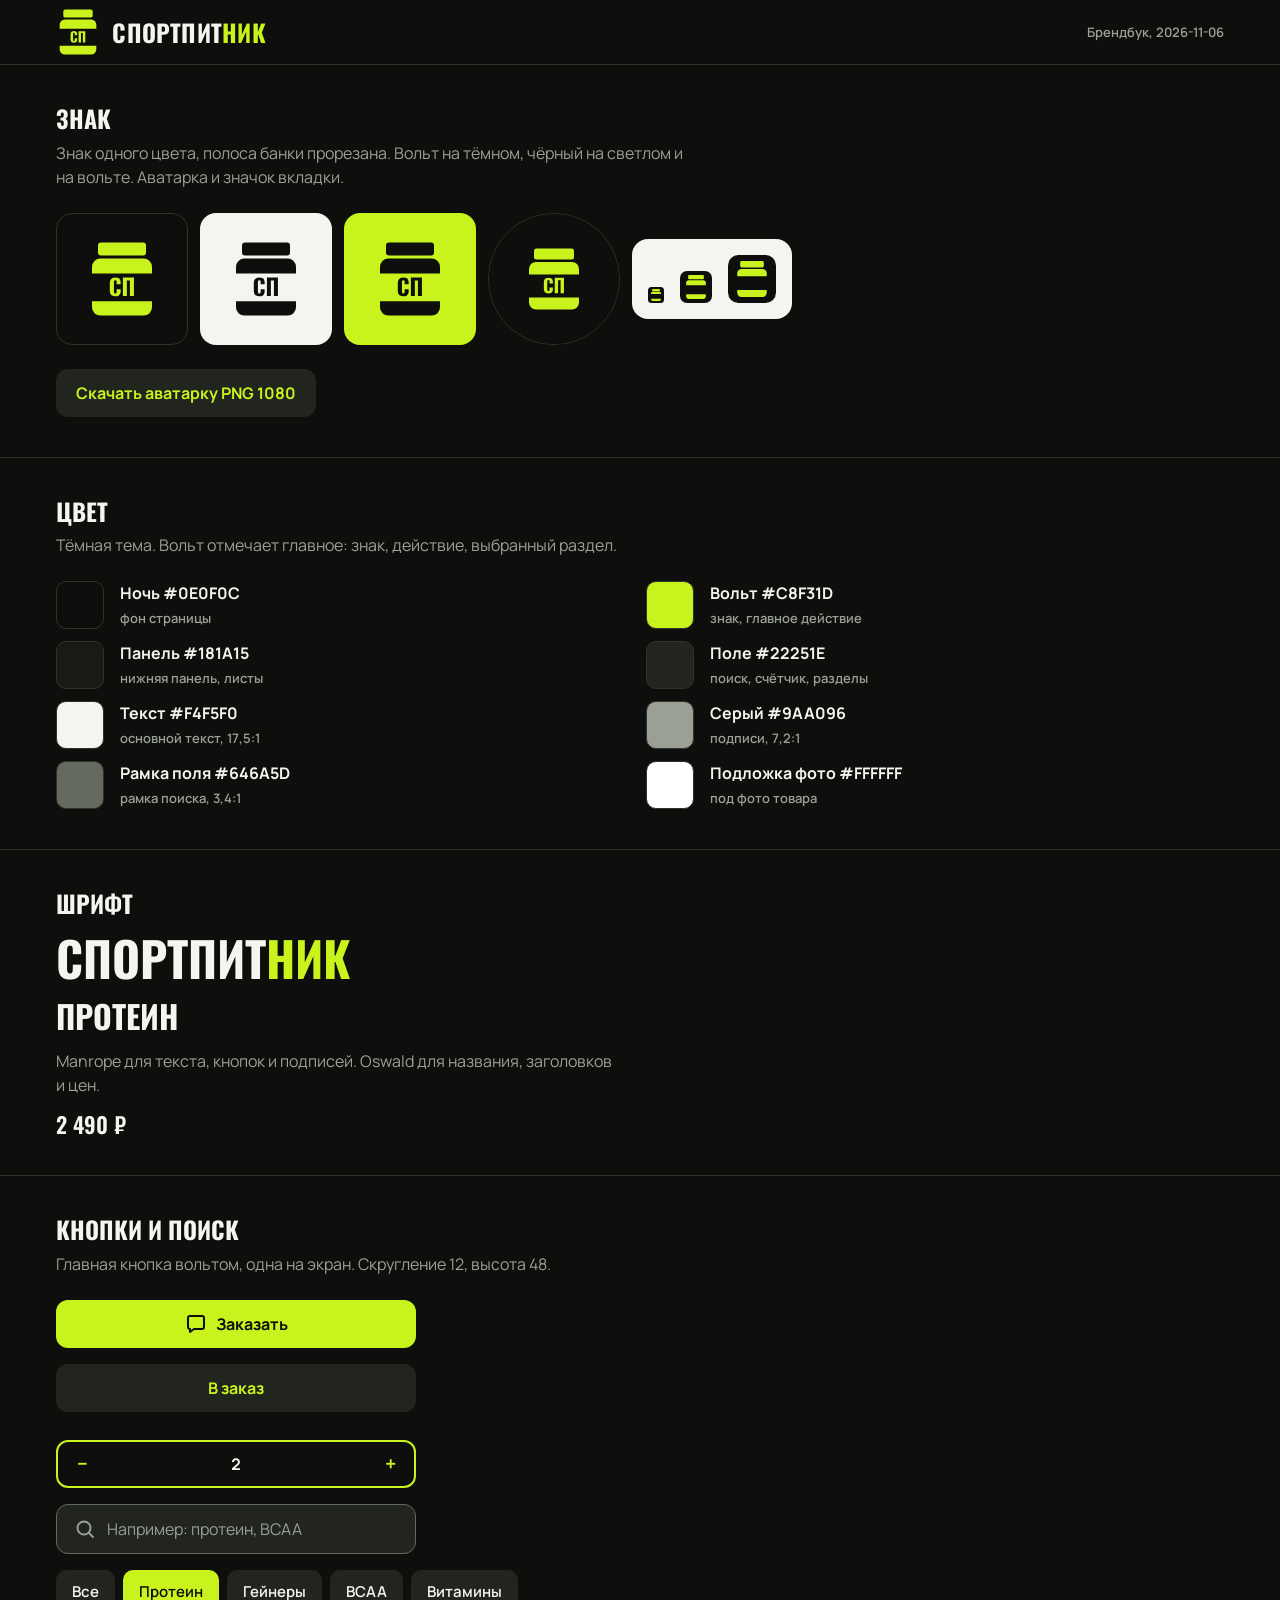
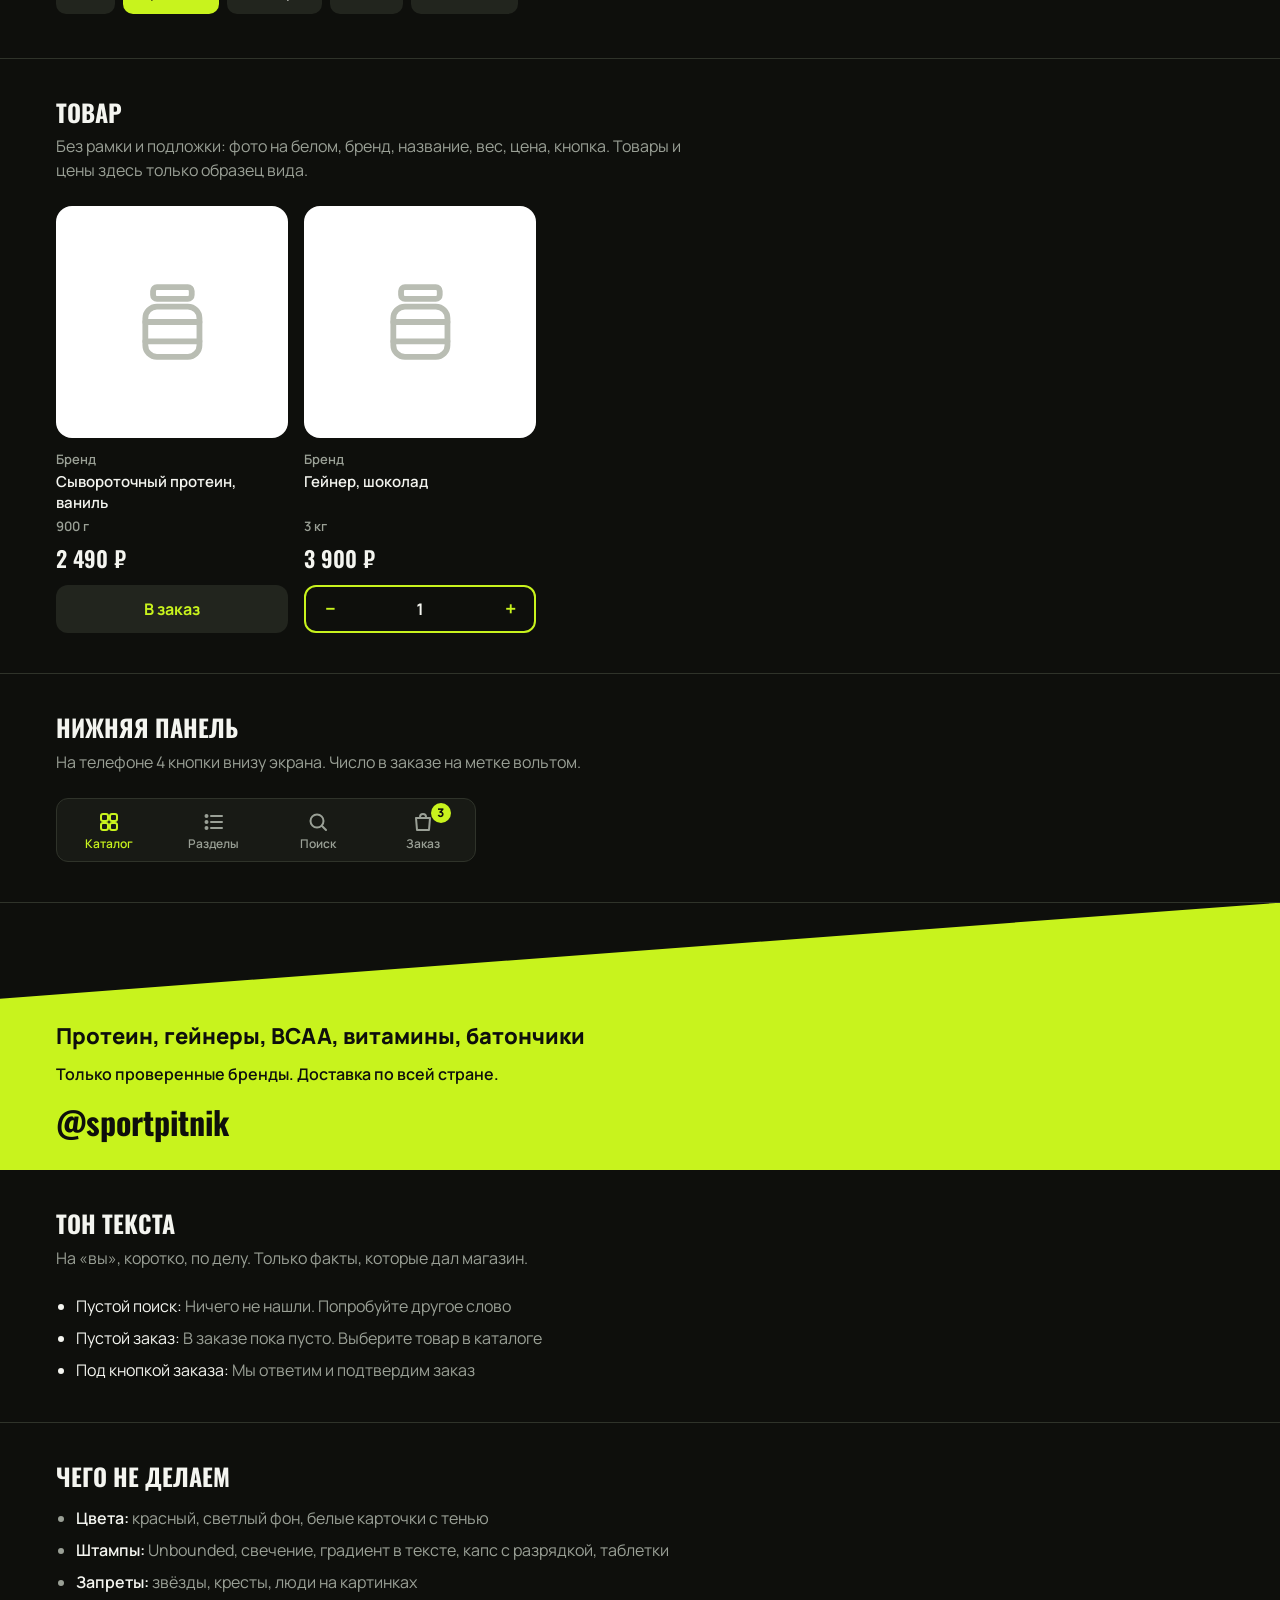
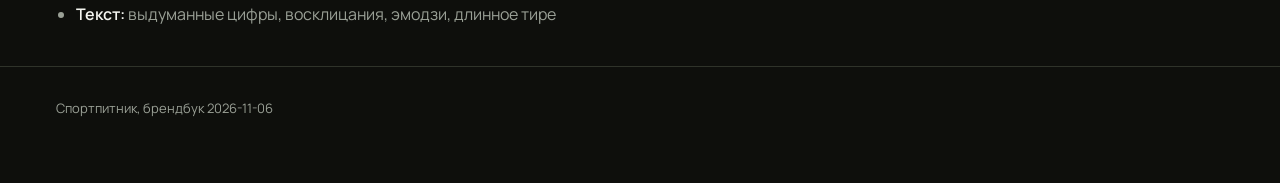
==== index.html @ 291d131a "Брендбук Спортпитник: первая выкладка, noindex Выложено скриптом выложить-сайт.py" ====
<!doctype html>
<html lang="ru">
<head>
<meta charset="utf-8">
<meta name="viewport" content="width=device-width,initial-scale=1">
<meta name="robots" content="noindex">
<meta http-equiv="refresh" content="0; url=brendbuk/">
<title>Спортпитник</title>
<link rel="icon" href="znak/znachok.svg">
</head>
<body style="margin:0;padding:16px;background:#0E0F0C;color:#F4F5F0;font:16px/1.5 sans-serif">
<!-- Пока каталога нет, корень ведёт на брендбук. Каталог займёт этот файл. -->
<a href="brendbuk/" style="color:#C8F31D">Брендбук Спортпитник</a>
</body>
</html>
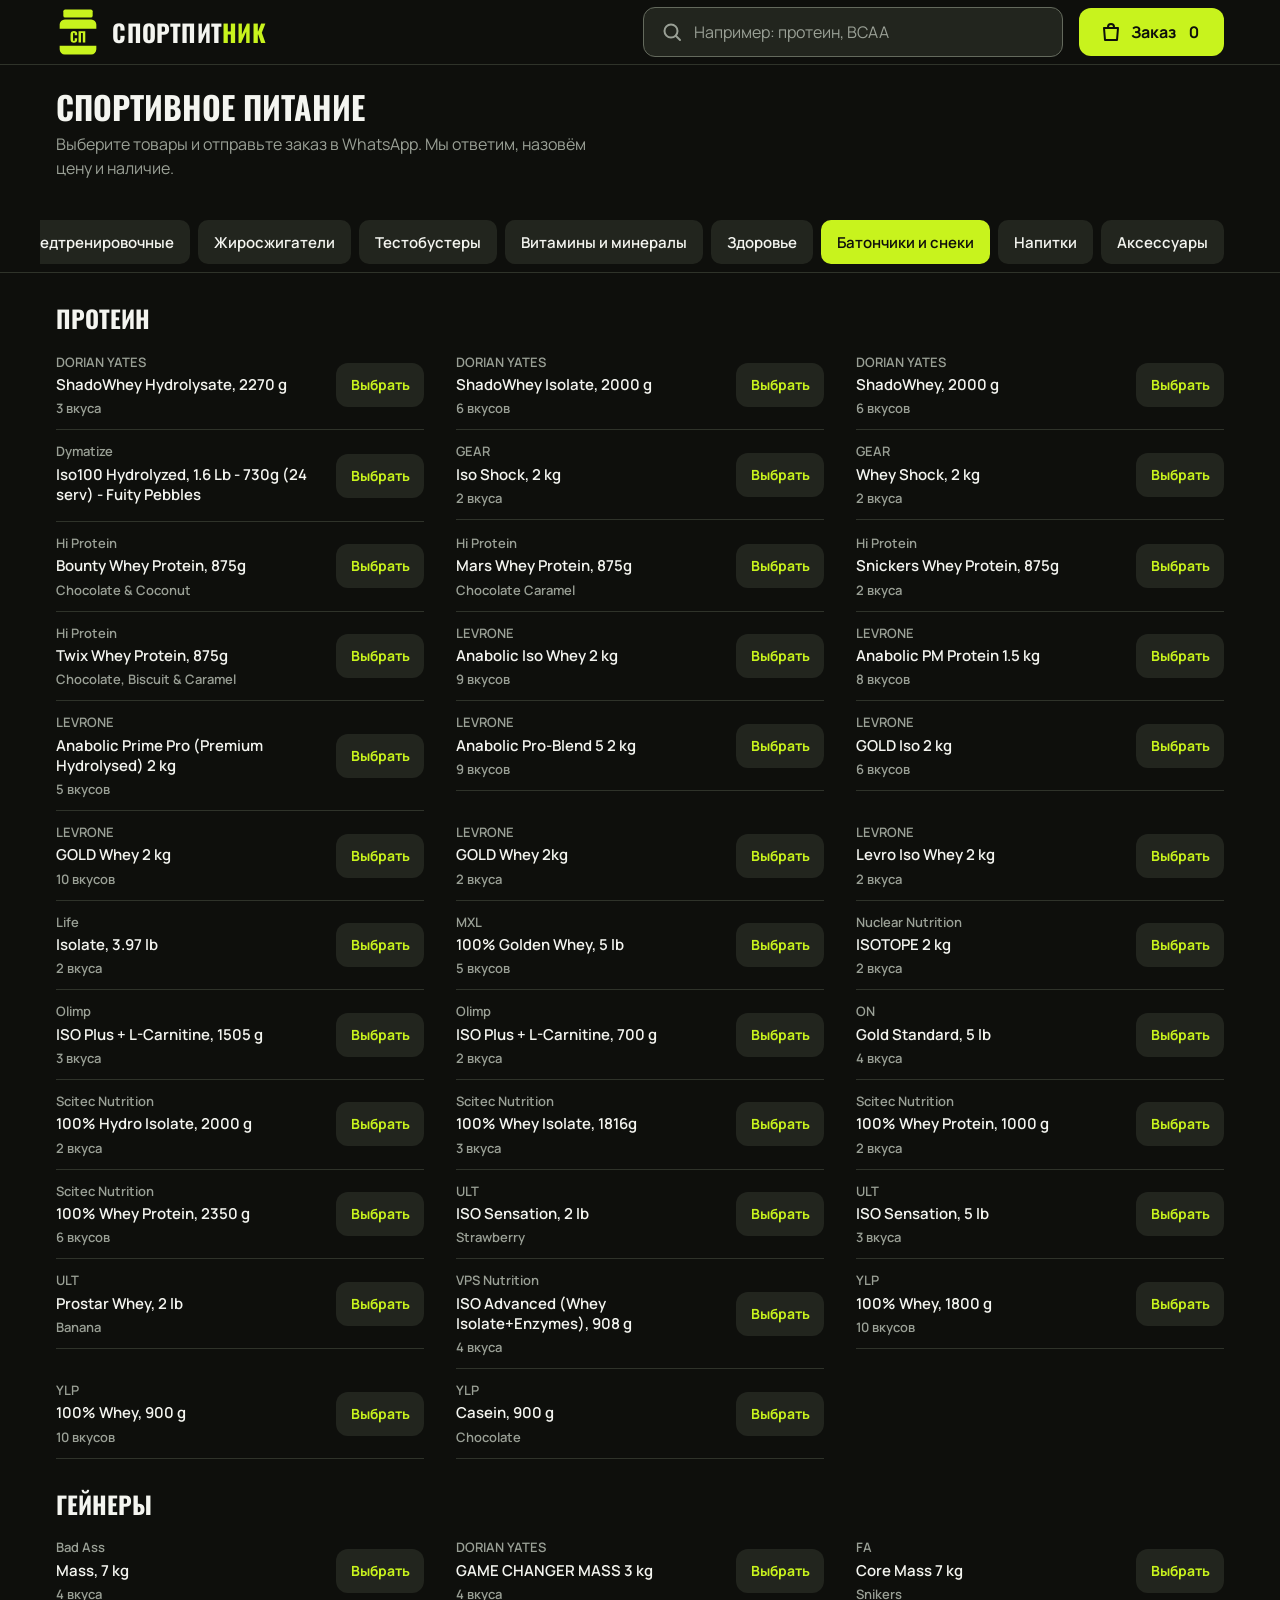
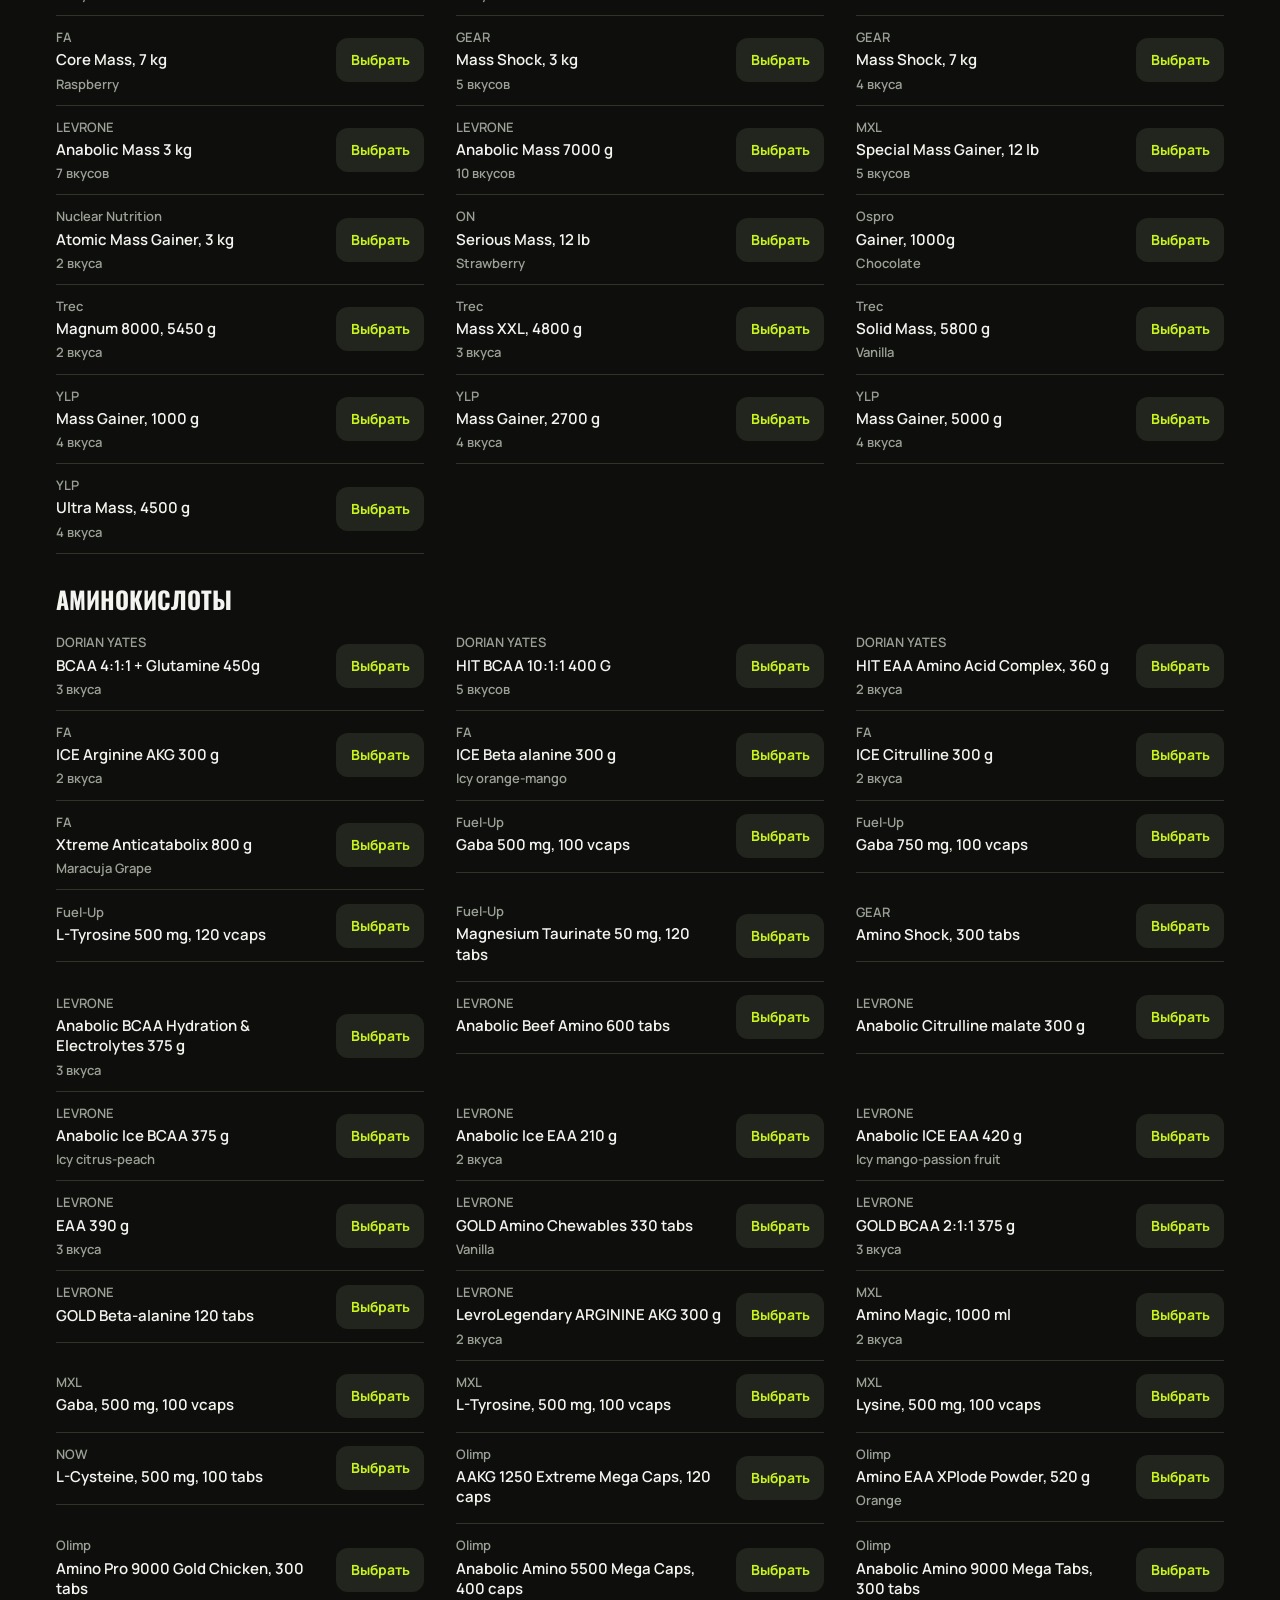
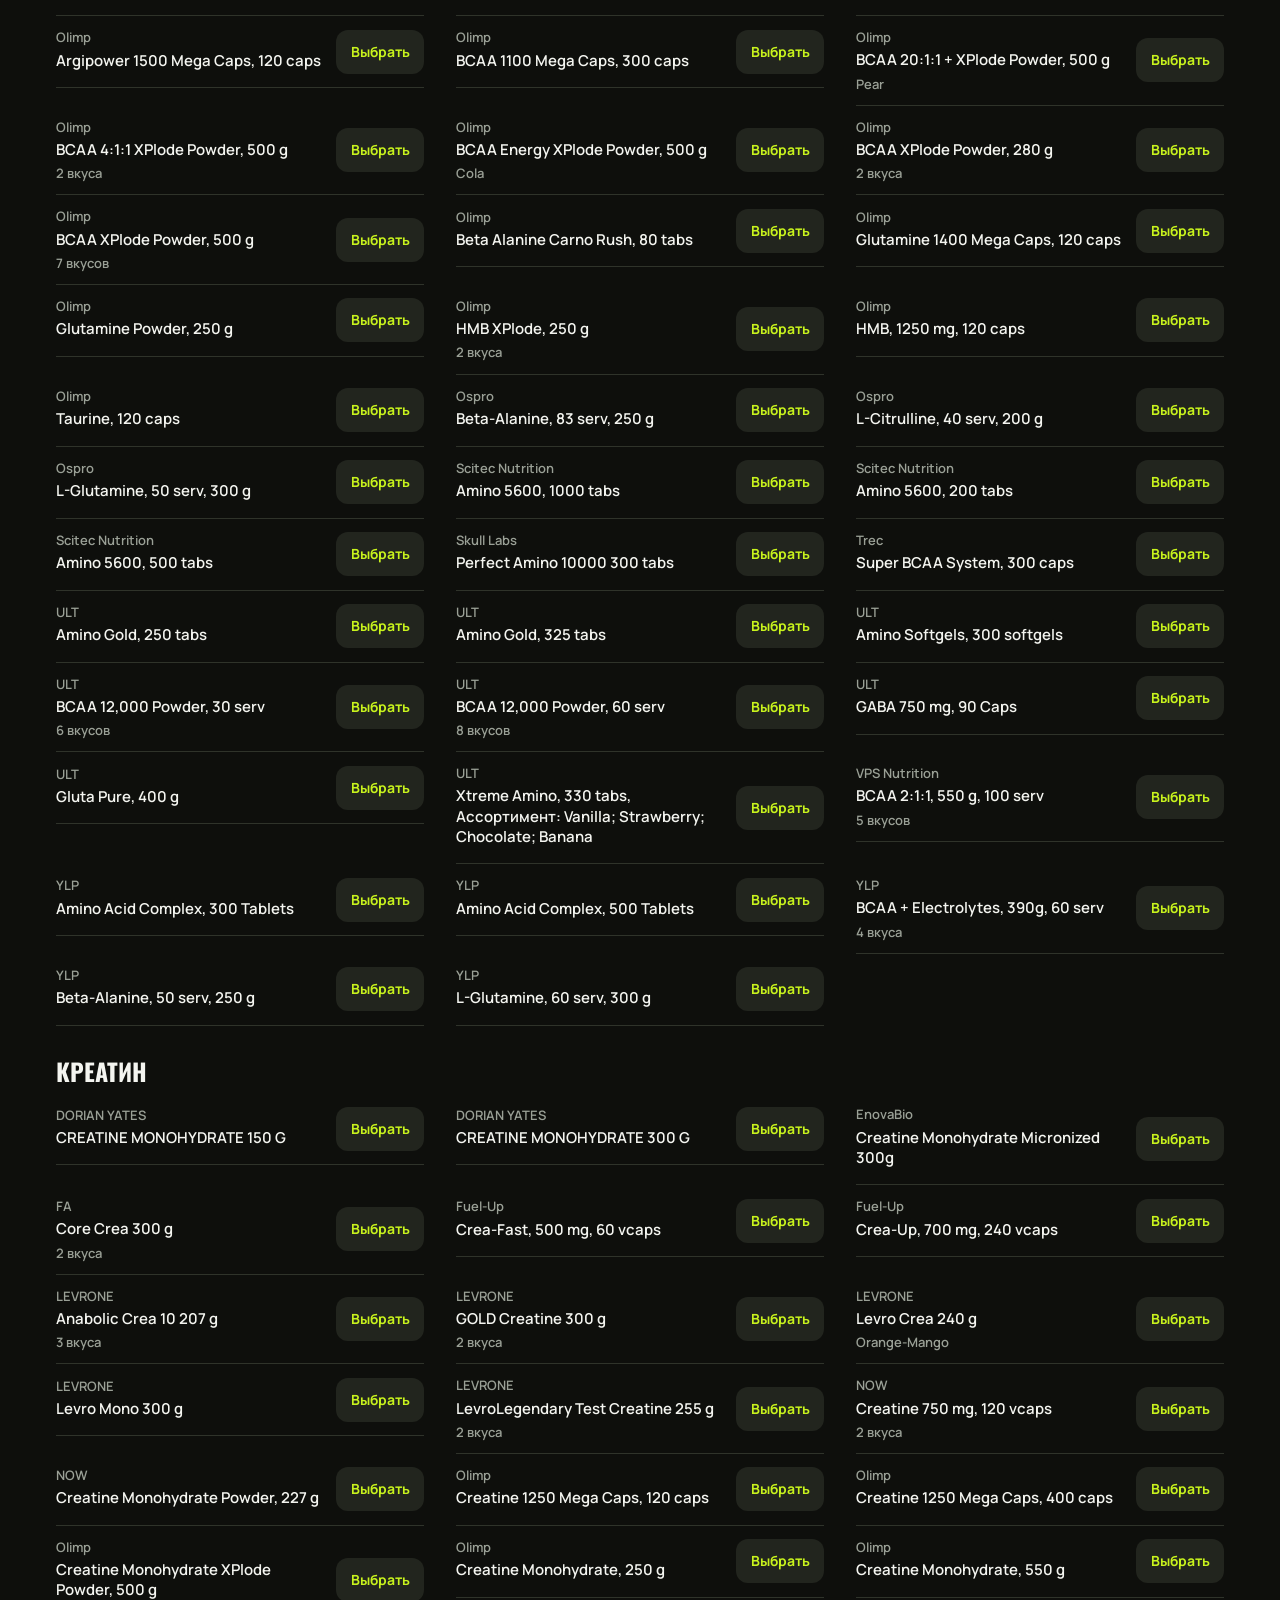
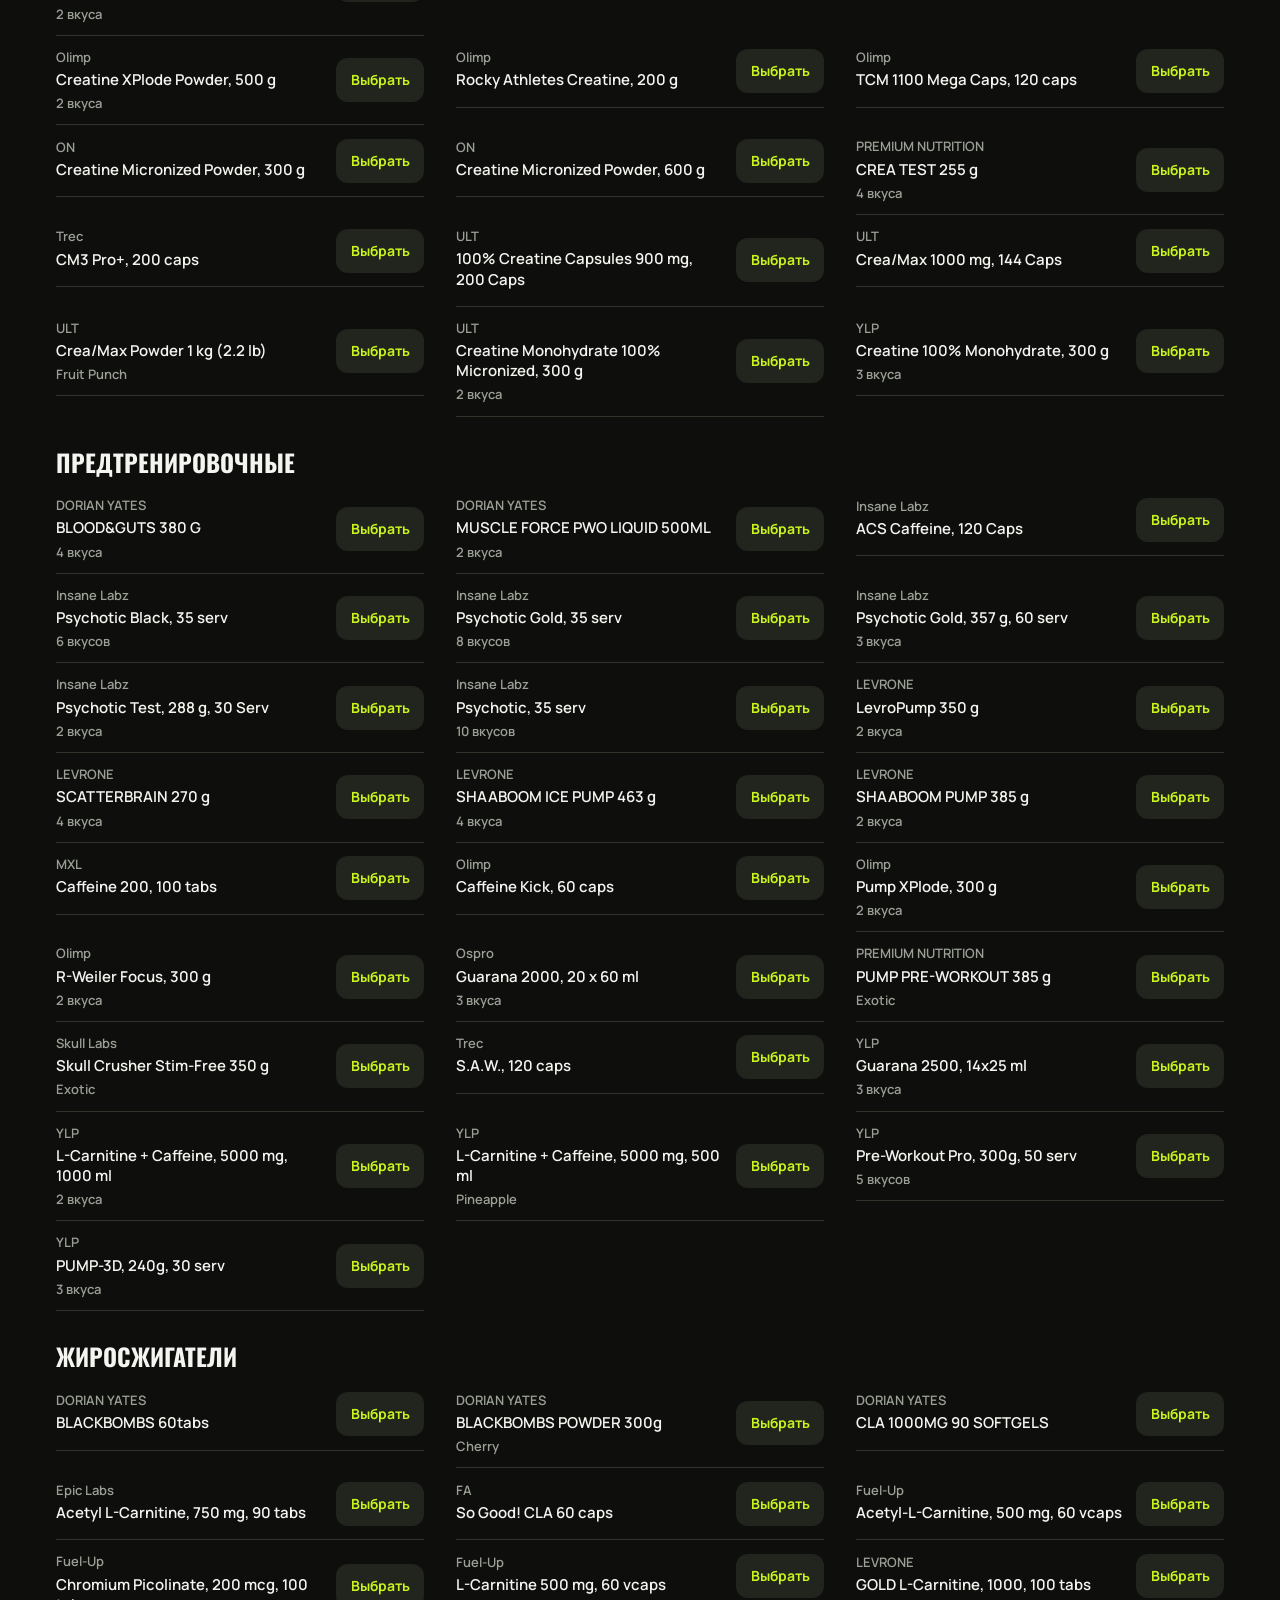
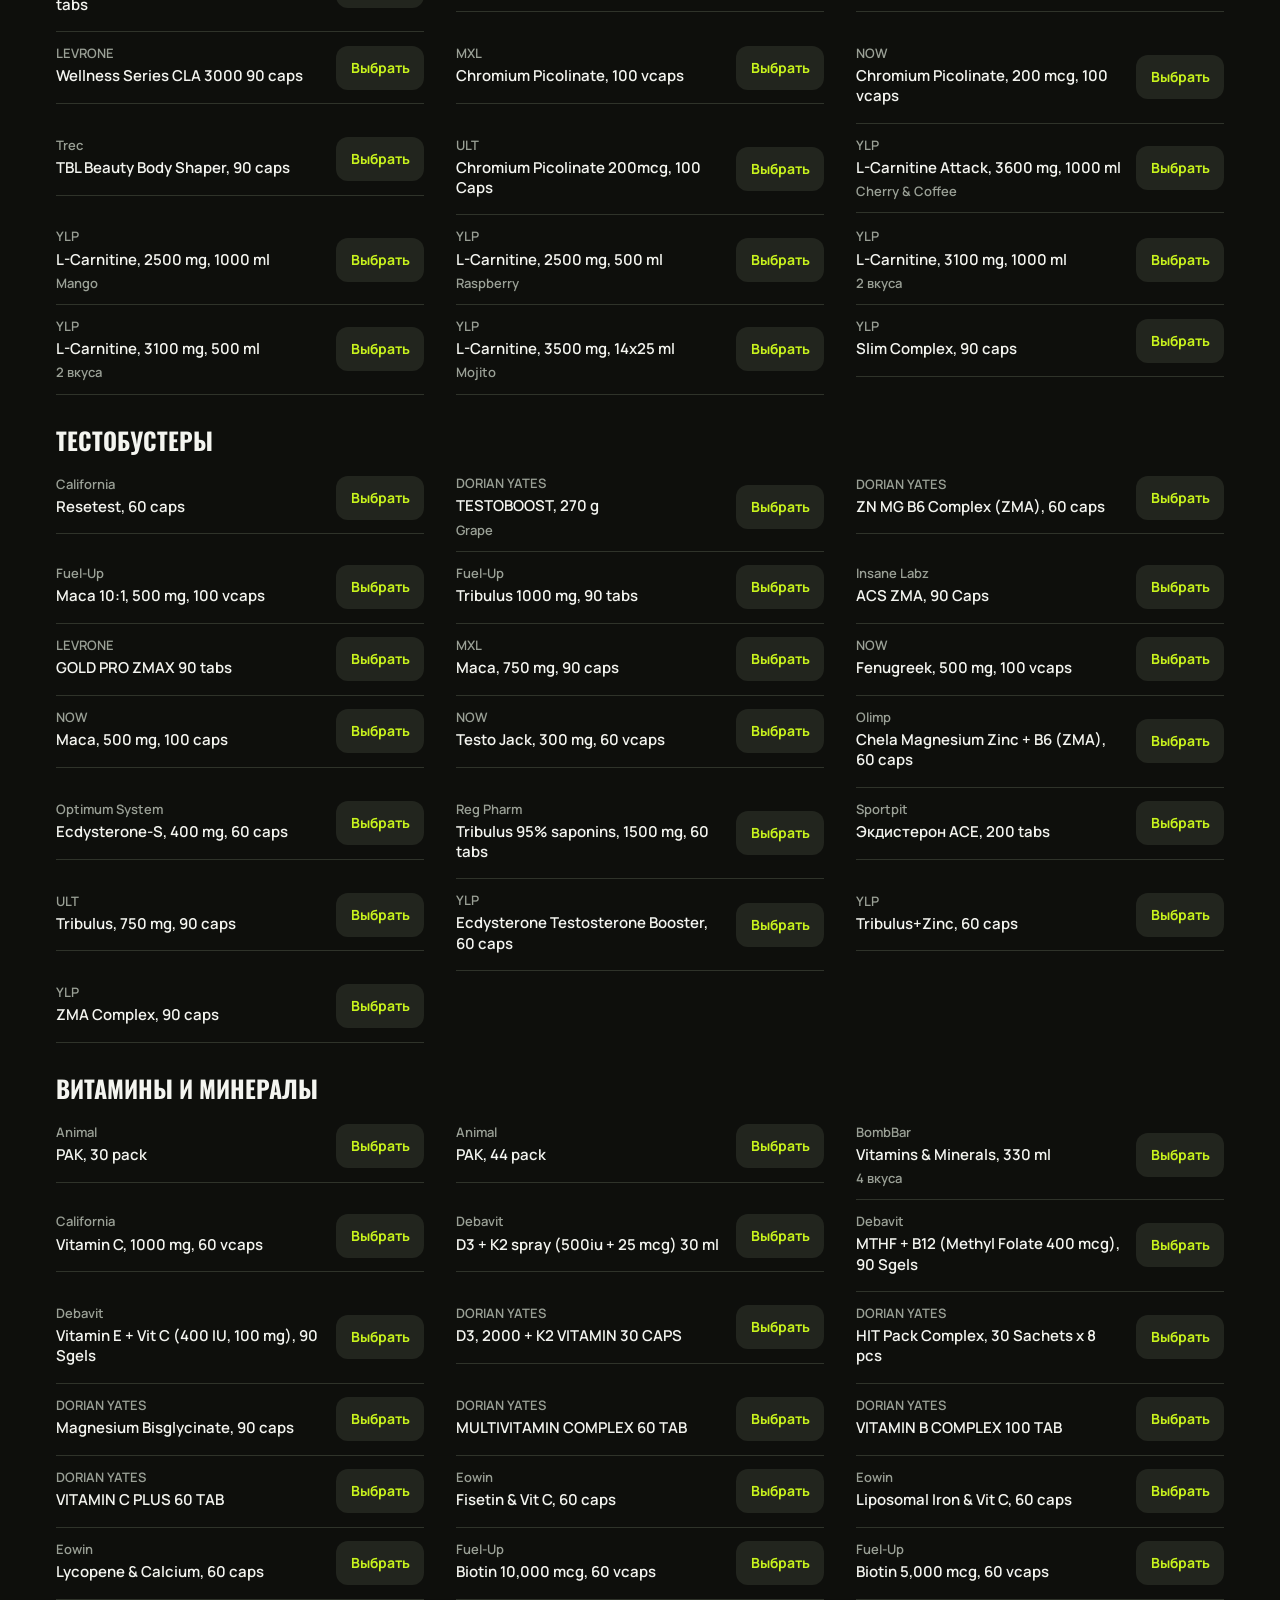
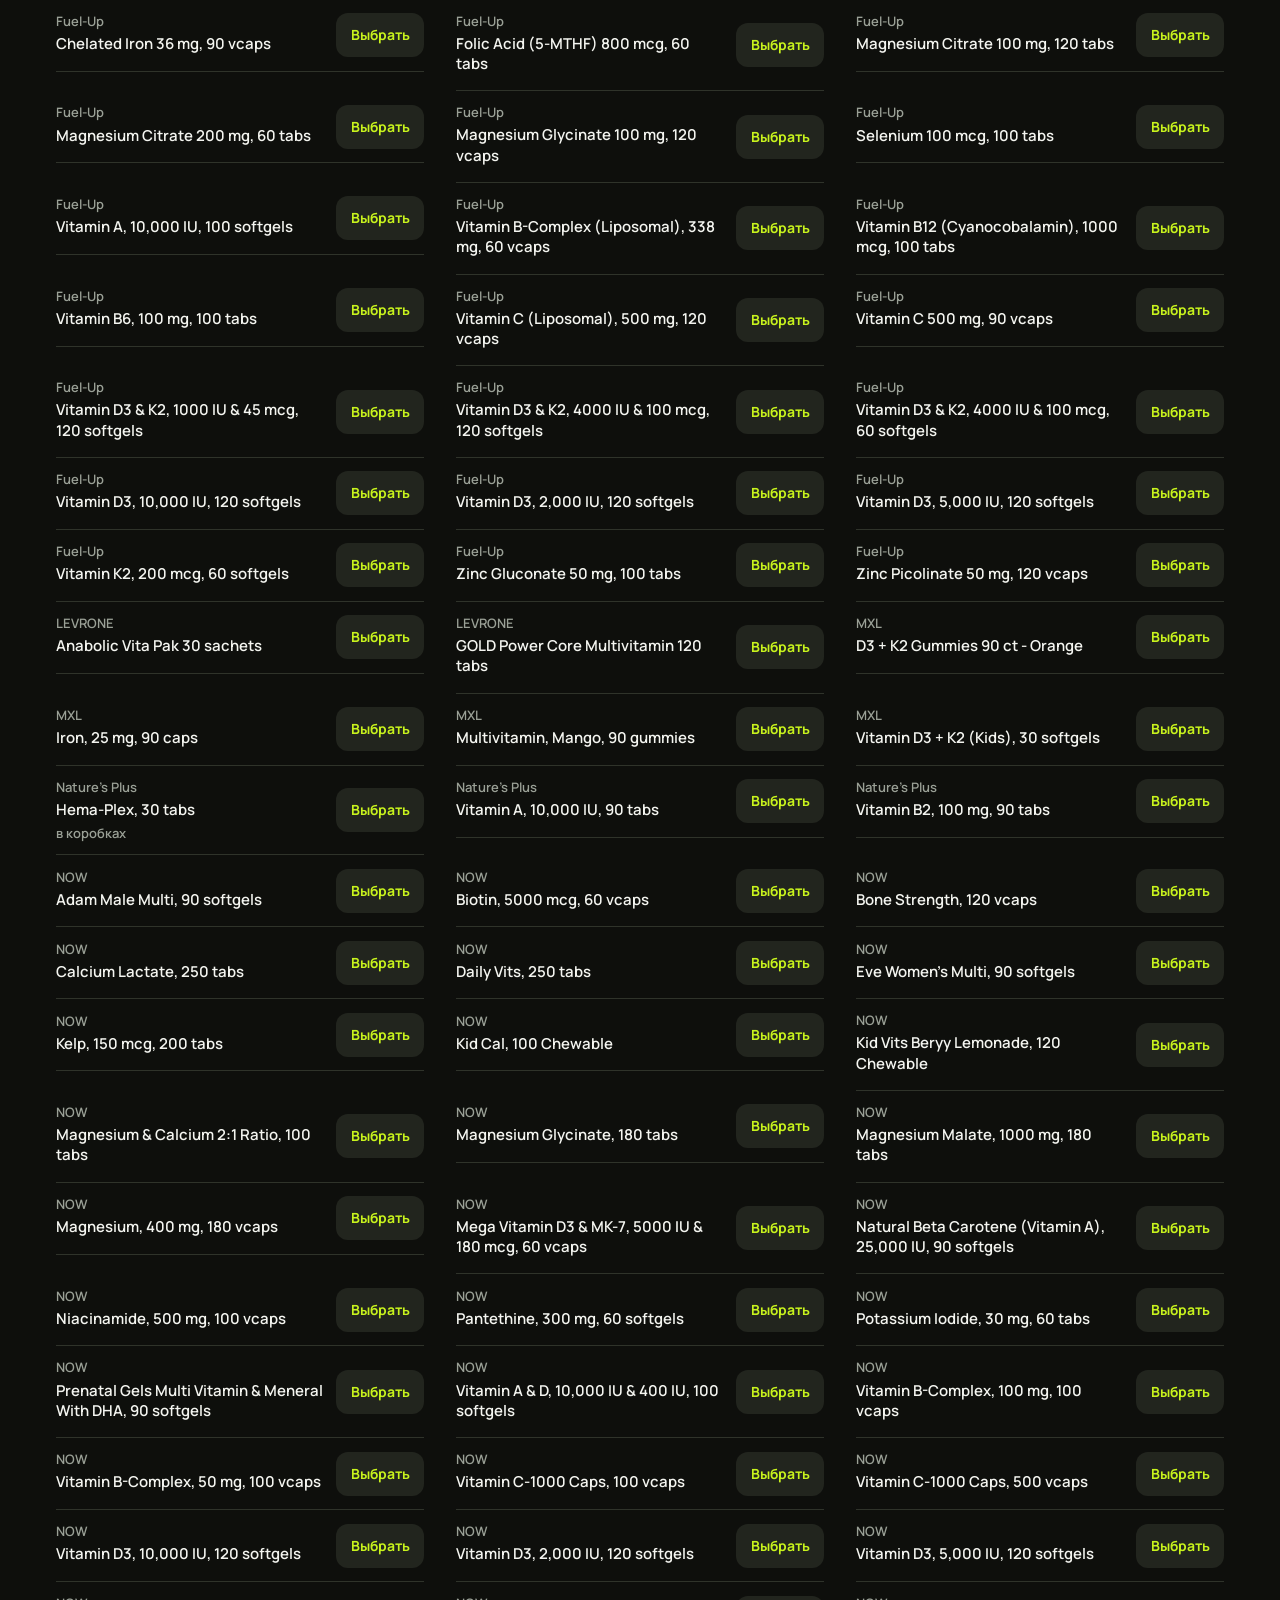
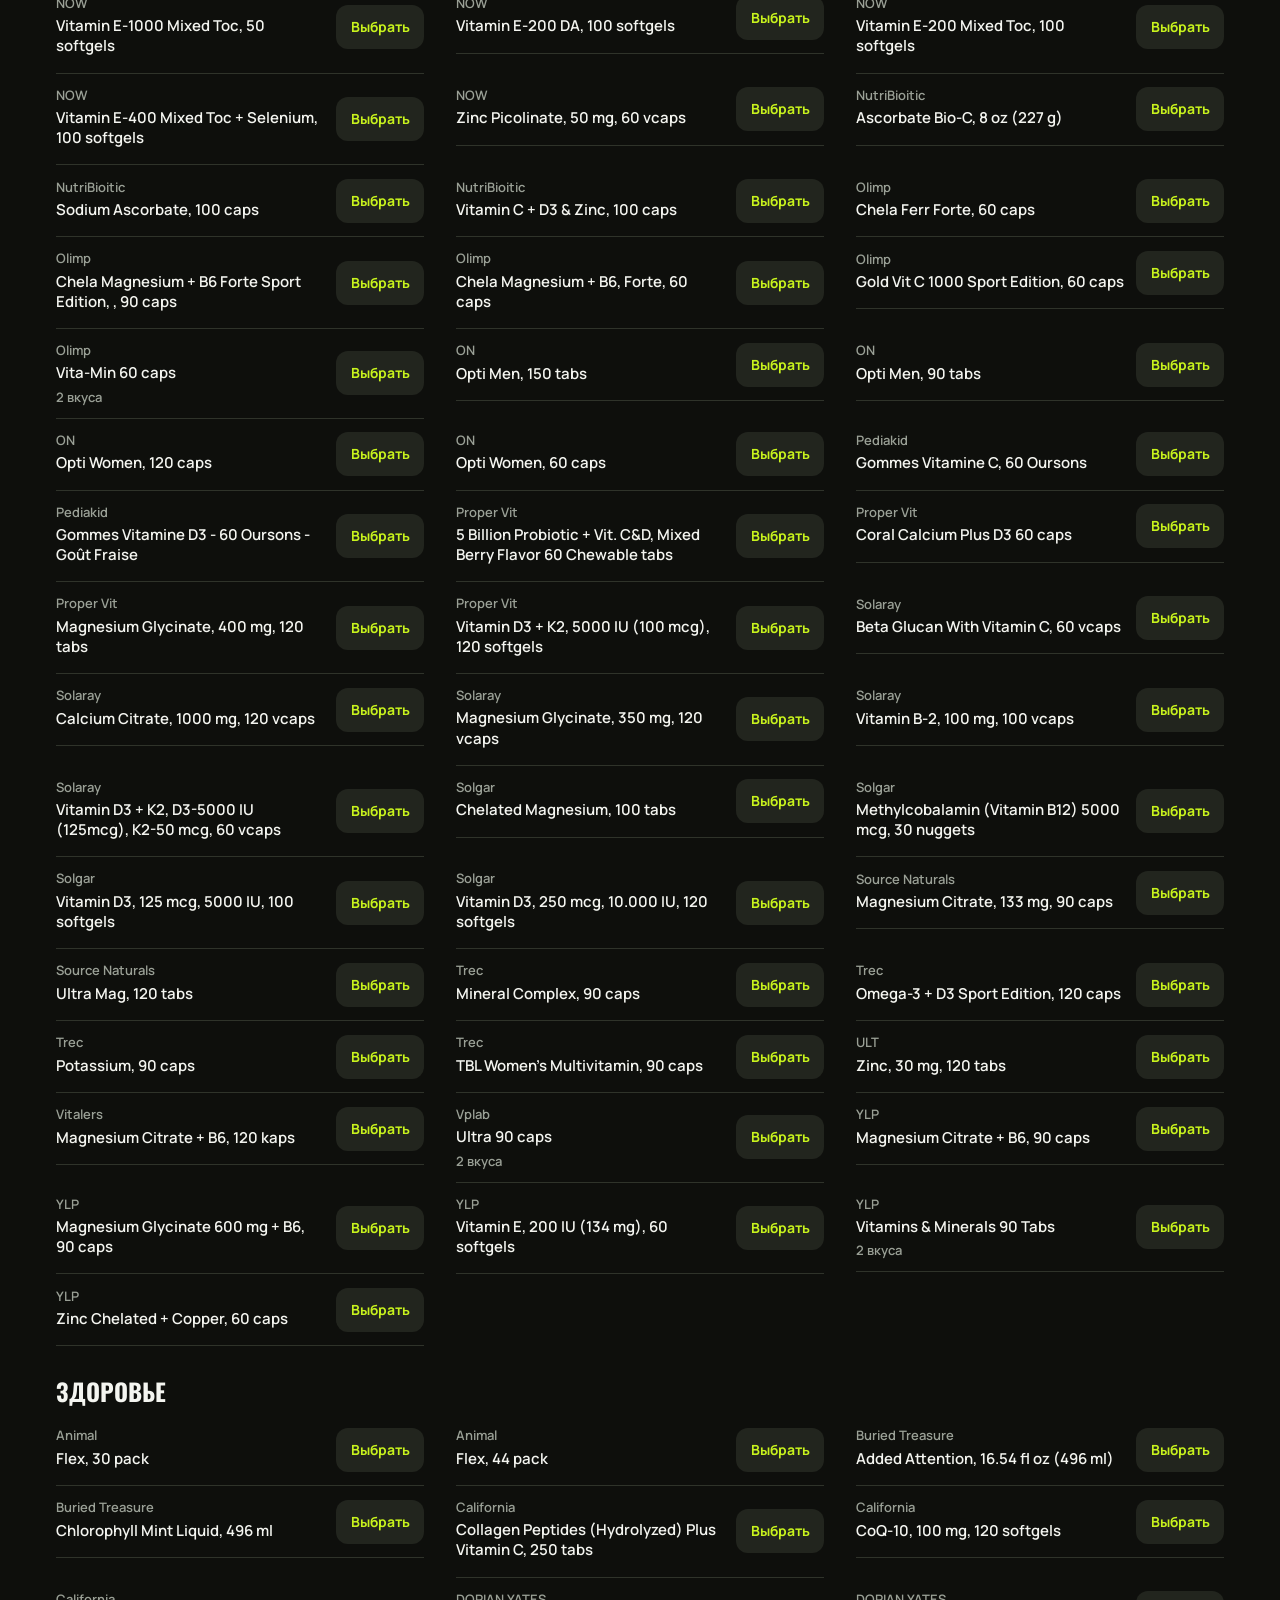
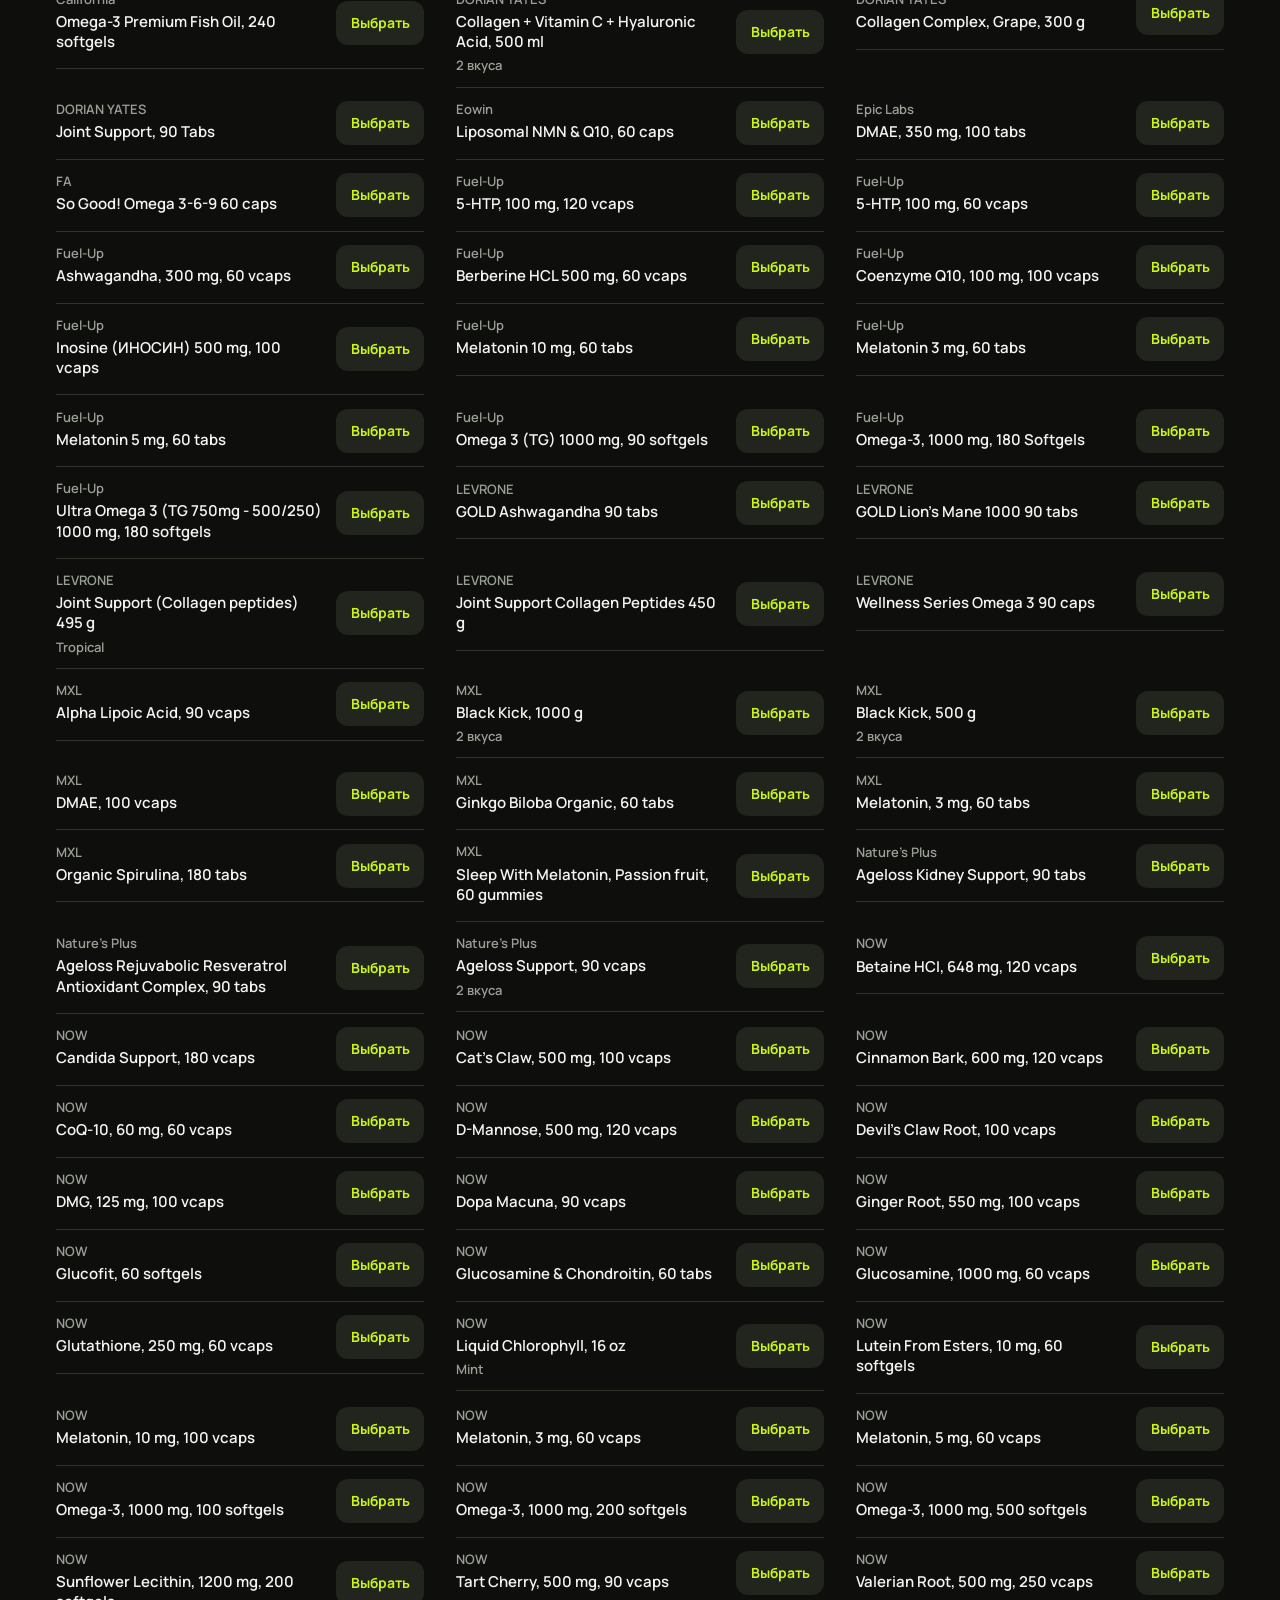
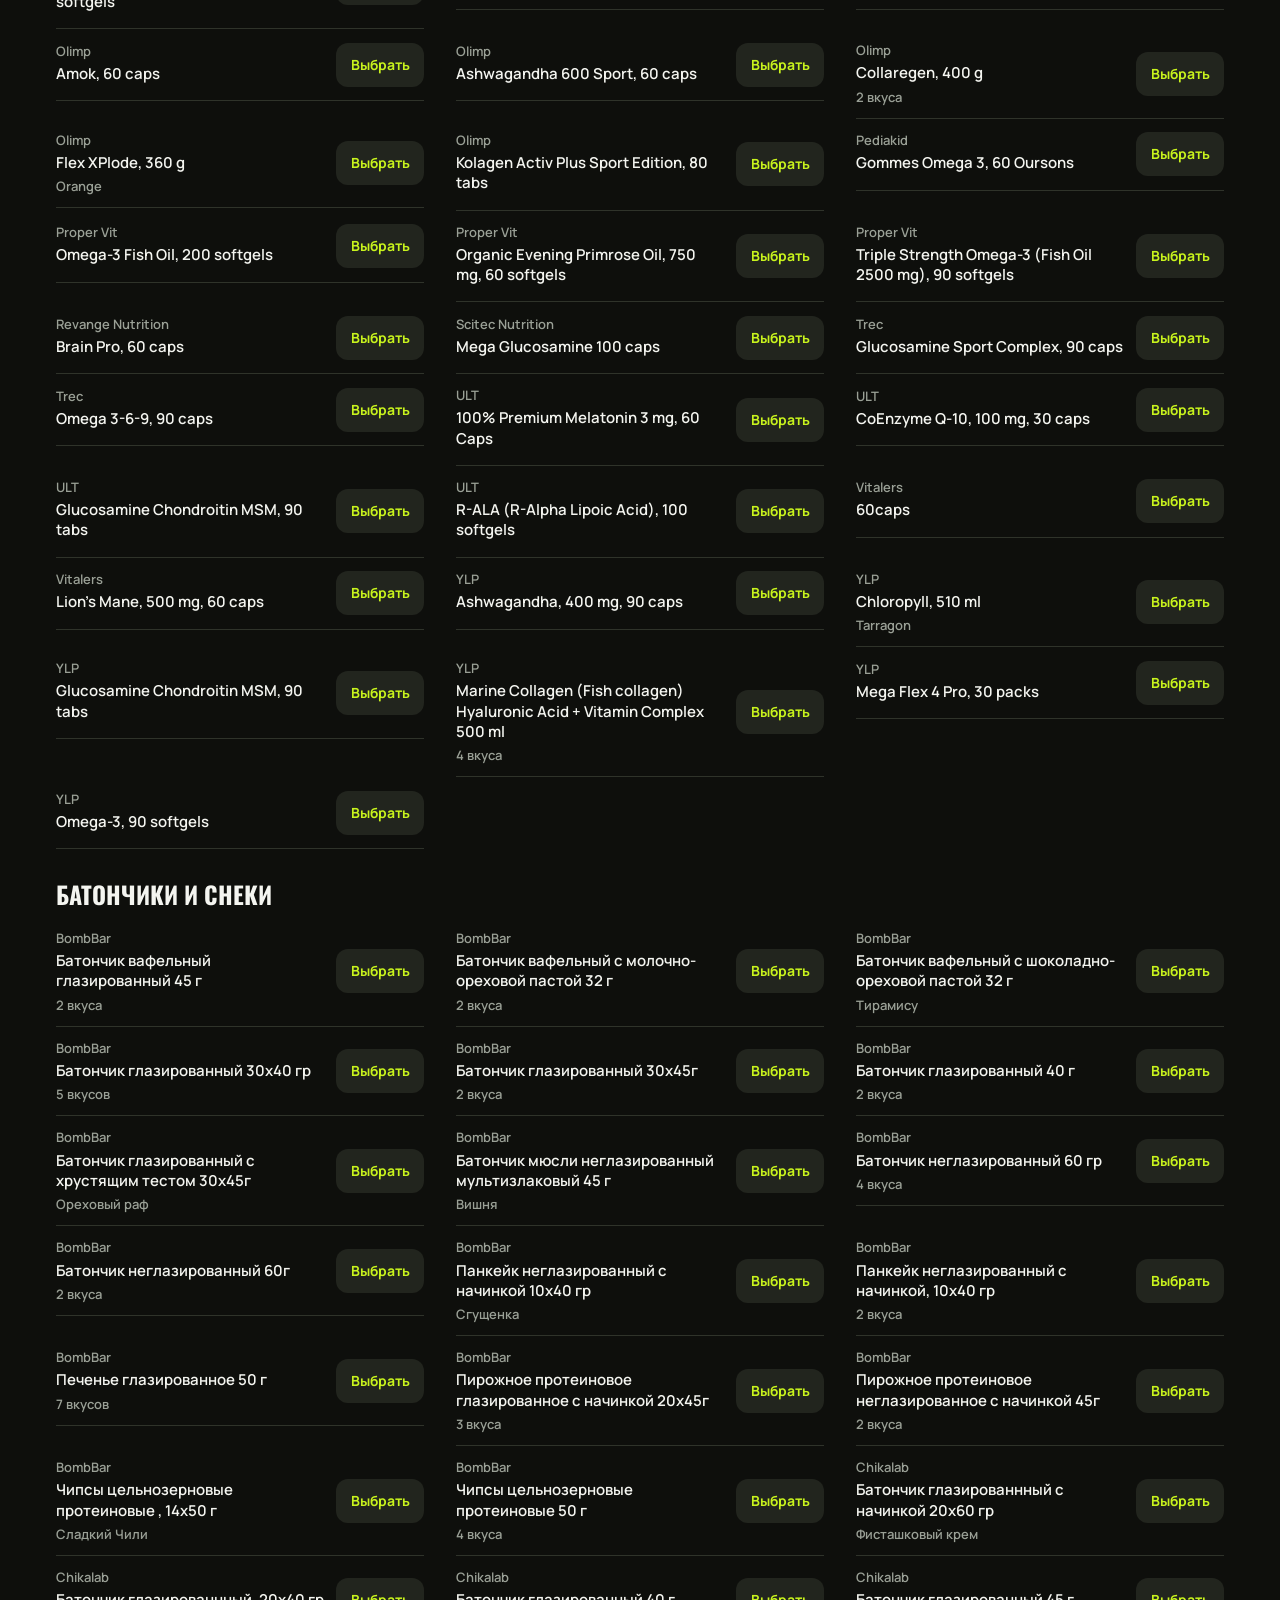
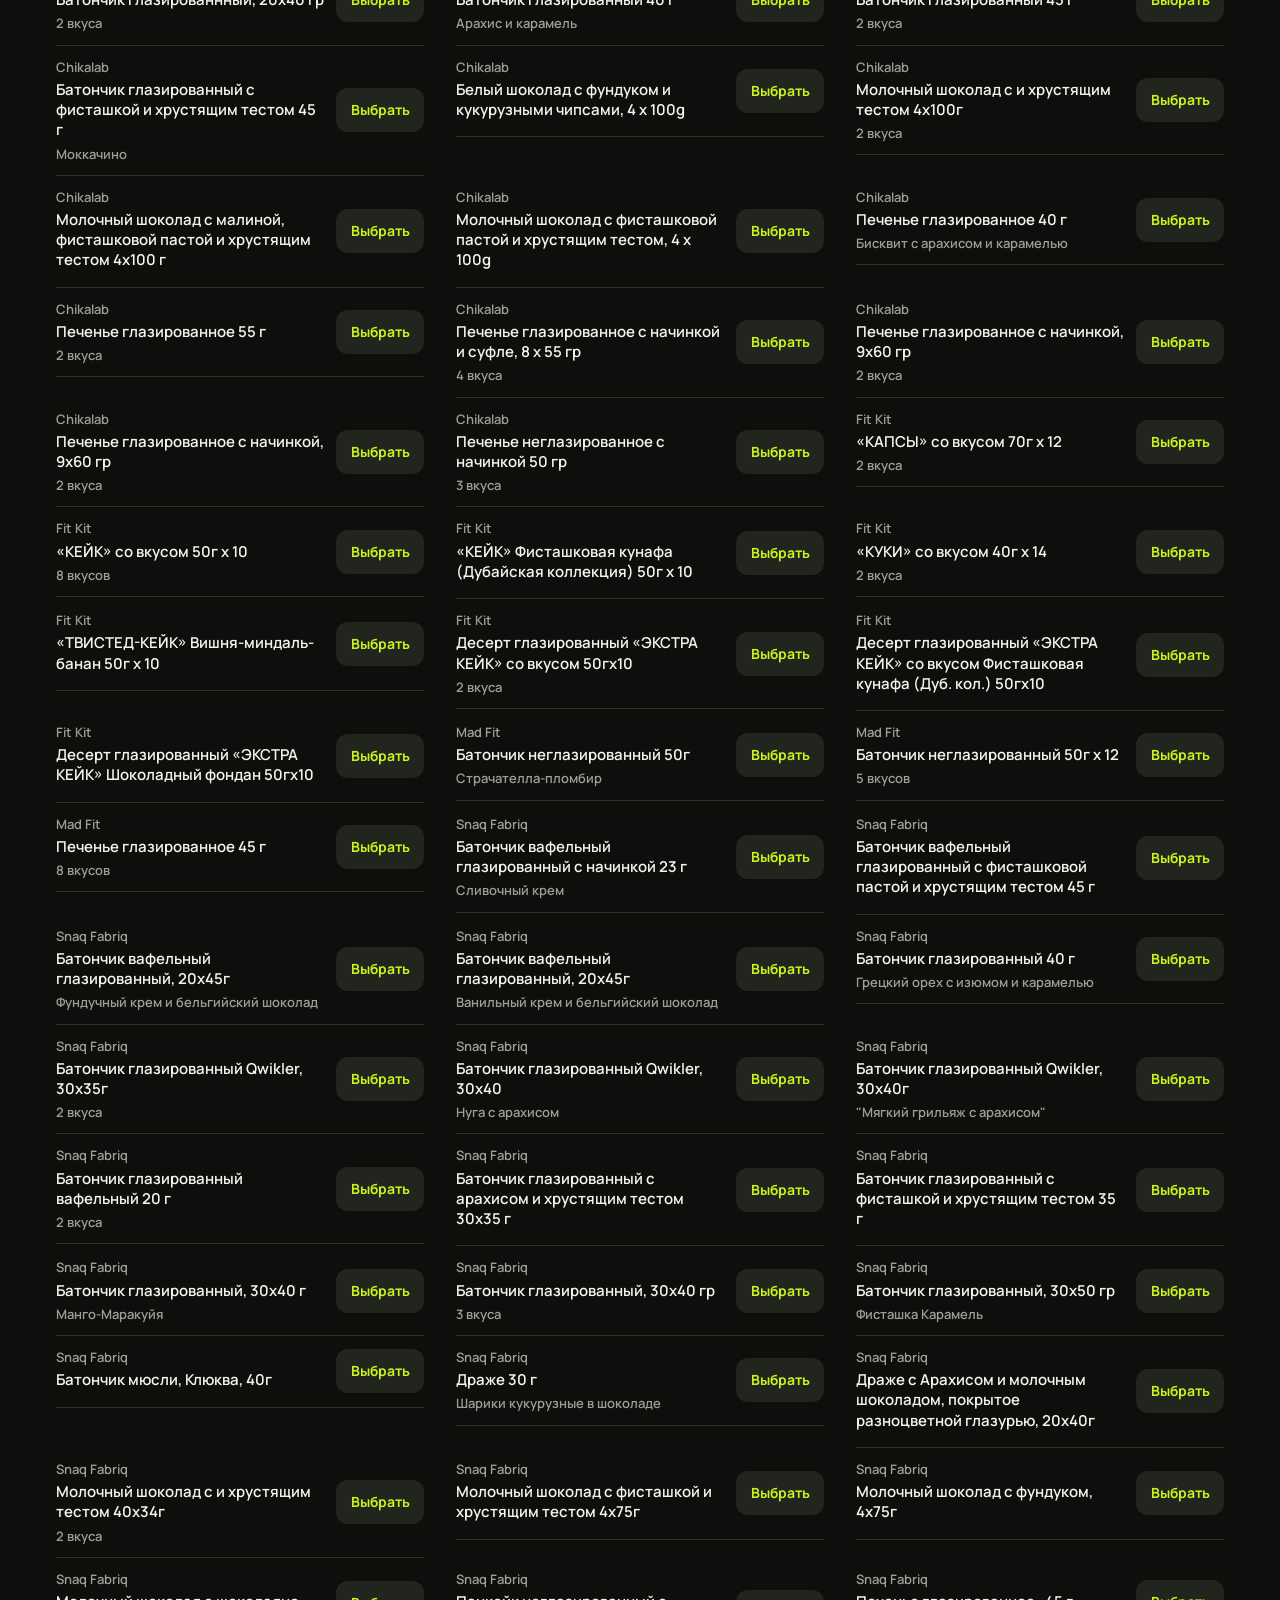
==== commit 30782e5d: "Каталог Спортпитник: 513 товаров из прайса, заказ в WhatsApp, без цен Выложено скриптом выложить-сай" ====
--- a/index.html
+++ b/index.html
@@ -2,14 +2,94 @@
 <html lang="ru">
 <head>
 <meta charset="utf-8">
-<meta name="viewport" content="width=device-width,initial-scale=1">
+<meta name="viewport" content="width=device-width,initial-scale=1,viewport-fit=cover">
 <meta name="robots" content="noindex">
-<meta http-equiv="refresh" content="0; url=brendbuk/">
-<title>Спортпитник</title>
+<meta name="theme-color" content="#0E0F0C">
+<title>Спортпитник: каталог спортивного питания</title>
+<meta name="description" content="Протеин, гейнеры, BCAA, витамины, батончики. Выберите товары и отправьте заказ в WhatsApp.">
 <link rel="icon" href="znak/znachok.svg">
+<link rel="apple-touch-icon" href="znak/znachok-180.png">
+<link rel="preconnect" href="https://fonts.googleapis.com">
+<link rel="preconnect" href="https://fonts.gstatic.com" crossorigin>
+<link href="https://fonts.googleapis.com/css2?family=Oswald:wght@500;600;700&family=Manrope:wght@400;600;700;800&display=swap" rel="stylesheet">
+<link rel="stylesheet" href="css/base.css?v=ecca2d3f">
+<link rel="stylesheet" href="css/katalog.css?v=ecca2d3f">
 </head>
-<body style="margin:0;padding:16px;background:#0E0F0C;color:#F4F5F0;font:16px/1.5 sans-serif">
-<!-- Пока каталога нет, корень ведёт на брендбук. Каталог займёт этот файл. -->
-<a href="brendbuk/" style="color:#C8F31D">Брендбук Спортпитник</a>
+<body>
+<svg width="0" height="0" style="position:absolute" aria-hidden="true">
+  <symbol id="i-katalog" viewBox="0 0 24 24"><rect x="4" y="4" width="7" height="7" rx="2"/><rect x="13" y="4" width="7" height="7" rx="2"/><rect x="4" y="13" width="7" height="7" rx="2"/><rect x="13" y="13" width="7" height="7" rx="2"/></symbol>
+  <symbol id="i-razdely" viewBox="0 0 24 24"><path d="M9 6h11M9 12h11M9 18h11"/><circle cx="4.5" cy="6" r="1"/><circle cx="4.5" cy="12" r="1"/><circle cx="4.5" cy="18" r="1"/></symbol>
+  <symbol id="i-poisk" viewBox="0 0 24 24"><circle cx="11" cy="11" r="6.5"/><path d="M16 16l4 4"/></symbol>
+  <symbol id="i-zakaz" viewBox="0 0 24 24"><path d="M5 8h14l-1 12H6z"/><path d="M9 8V7a3 3 0 0 1 6 0v1"/></symbol>
+  <symbol id="i-chat" viewBox="0 0 24 24"><path d="M4 6a2 2 0 0 1 2-2h12a2 2 0 0 1 2 2v9a2 2 0 0 1-2 2H10l-4 3v-3H6a2 2 0 0 1-2-2z"/></symbol>
+  <symbol id="i-nazad" viewBox="0 0 24 24"><path d="M15 5l-7 7 7 7"/></symbol>
+  <symbol id="i-dalee" viewBox="0 0 24 24"><path d="M9 5l7 7-7 7"/></symbol>
+</svg>
+
+<header class="shapka">
+  <div class="wrap">
+    <a class="znak" href="#nachalo" aria-label="Спортпитник, в начало каталога">
+      <img src="znak/znak-volt.svg" alt="">
+      <span class="nazvanie">Спортпит<span>ник</span></span>
+    </a>
+    <label class="pole shapka-poisk"><svg class="ico"><use href="#i-poisk"/></svg><span class="skryto">Поиск</span><input type="search" data-poisk placeholder="Например: протеин, BCAA" autocomplete="off"></label>
+    <button class="knopka knopka-glavnaya shapka-zakaz" data-otkryt="zakaz"><svg class="ico"><use href="#i-zakaz"/></svg>Заказ <span class="num" data-chislo>0</span></button>
+  </div>
+</header>
+
+<main id="nachalo">
+  <section class="vvod wrap">
+    <h1 class="h1">Спортивное питание</h1>
+    <p>Выберите товары и отправьте заказ в WhatsApp. Мы ответим, назовём цену и наличие.</p>
+    <label class="pole vvod-poisk"><svg class="ico"><use href="#i-poisk"/></svg><span class="skryto">Поиск</span><input type="search" data-poisk id="poisk" placeholder="Например: протеин, BCAA" autocomplete="off"></label>
+  </section>
+  <nav class="lenta" aria-label="Разделы"><div class="wrap lenta-ryad" id="lenta"></div></nav>
+  <div class="wrap" id="spisok" aria-live="polite"></div>
+  <p class="wrap pusto" id="pusto" hidden>Ничего не нашли. Попробуйте другое слово</p>
+</main>
+
+<footer class="srez podval">
+  <div class="wrap">
+    <h2>Протеин, гейнеры, BCAA, витамины, батончики</h2>
+    <p>Только проверенные бренды. Доставка по всей стране.</p>
+    <a class="podval-nik" href="https://www.instagram.com/sportpitnik/" target="_blank" rel="noopener">@sportpitnik</a>
+  </div>
+</footer>
+
+<nav class="panel-niz" aria-label="Меню">
+  <a href="#nachalo" aria-current="page"><svg class="ico"><use href="#i-katalog"/></svg>Каталог</a>
+  <button data-otkryt="razdely"><svg class="ico"><use href="#i-razdely"/></svg>Разделы</button>
+  <button data-poisk-knopka><svg class="ico"><use href="#i-poisk"/></svg>Поиск</button>
+  <button data-otkryt="zakaz"><svg class="ico"><use href="#i-zakaz"/></svg>Заказ<span class="metka" data-metka hidden>0</span></button>
+</nav>
+
+<dialog class="list" id="list-tovar" aria-labelledby="tovar-imya">
+  <div class="list-shapka"><button class="list-zakryt" data-zakryt aria-label="Закрыть"><svg class="ico"><use href="#i-nazad"/></svg></button><div><span class="podpis" id="tovar-brend"></span><h2 id="tovar-imya"></h2></div></div>
+  <p class="podpis" id="tovar-podskazka"></p>
+  <ul class="vkusy" id="tovar-vkusy"></ul>
+  <div class="list-niz"><button class="knopka knopka-glavnaya" data-zakryt>Готово</button></div>
+</dialog>
+
+<dialog class="list" id="list-razdely" aria-labelledby="razdely-z">
+  <div class="list-shapka"><button class="list-zakryt" data-zakryt aria-label="Закрыть"><svg class="ico"><use href="#i-nazad"/></svg></button><h2 id="razdely-z">Разделы</h2></div>
+  <ul class="razdely-spisok" id="razdely-spisok"></ul>
+</dialog>
+
+<dialog class="list" id="list-zakaz" aria-labelledby="zakaz-z">
+  <div class="list-shapka"><button class="list-zakryt" data-zakryt aria-label="Закрыть"><svg class="ico"><use href="#i-nazad"/></svg></button><h2 id="zakaz-z">Заказ</h2></div>
+  <p class="pusto" id="zakaz-pusto">В заказе пока пусто. Выберите товар в каталоге</p>
+  <ul class="vkusy" id="zakaz-spisok"></ul>
+  <div class="list-niz" id="zakaz-niz">
+    <label class="pole"><span class="skryto">Ваше имя</span><input id="imya" placeholder="Ваше имя" autocomplete="given-name" maxlength="40"></label>
+    <a class="knopka knopka-glavnaya" id="otpravit" href="#" target="_blank" rel="noopener"><svg class="ico"><use href="#i-chat"/></svg>Отправить заказ в WhatsApp</a>
+    <p class="podpis">Мы ответим, назовём цену и наличие</p>
+    <button class="ochistit" id="ochistit">Очистить заказ</button>
+  </div>
+</dialog>
+
+<script src="js/tovary-1.js?v=ecca2d3f"></script>
+<script src="js/tovary-2.js?v=ecca2d3f"></script>
+<script src="js/tovary-3.js?v=ecca2d3f"></script>
+<script src="js/app.js?v=ecca2d3f"></script>
 </body>
 </html>
--- a/css/base.css
+++ b/css/base.css
@@ -0,0 +1,111 @@
+/* Спортпитник: значения брендбука (docs/Брендбук Спортпитник.md) и общие части каталога.
+   Новые цвета, размеры и отступы только через переменные этого файла.
+   Шрифты в <head> страницы:
+   <link href="https://fonts.googleapis.com/css2?family=Oswald:wght@500;600;700&family=Manrope:wght@400;600;700;800&display=swap" rel="stylesheet"> */
+
+:root{
+  /* цвет: знак и постер «Спортпитник» */
+  --night:#0E0F0C;        /* фон страницы, буквы на вольте */
+  --panel:#181A15;        /* нижняя панель, листы */
+  --field:#22251E;        /* поле поиска, счётчик, второстепенная кнопка */
+  --line:#2F332A;         /* разделители */
+  --line-strong:#646A5D;  /* рамка поля, 3,4:1 к фону */
+  --volt:#C8F31D;         /* знак, «НИК», главное действие */
+  --volt-press:#B4DC12;   /* нажатая главная кнопка */
+  --text:#F4F5F0;         /* основной текст, 17,5:1 */
+  --muted:#9AA096;        /* подписи, бренд товара, 7,2:1 */
+  --photo:#FFFFFF;        /* подложка фото товара */
+  --error:#FF9F7A;        /* ошибка в форме, 9,6:1 */
+
+  /* шрифт */
+  --f-head:"Oswald","Arial Narrow",sans-serif;
+  --f-text:"Manrope",system-ui,-apple-system,"Segoe UI",sans-serif;
+
+  /* шаг 4 точки */
+  --s1:4px;--s2:8px;--s3:12px;--s4:16px;--s5:20px;--s6:24px;--s8:32px;--s10:40px;--s12:48px;--s16:64px;
+
+  /* форма */
+  --r-photo:16px;--r-btn:12px;--r-chip:10px;--r-sheet:20px;
+  --tap:44px;             /* всё, что нажимают, не меньше */
+  --btn:48px;             /* высота кнопки */
+  --bar:64px;             /* нижняя панель без безопасной зоны */
+  --srez:min(11vw,96px);  /* косой срез: подъём края, как у плашки постера */
+  --ease:cubic-bezier(.2,.8,.2,1);
+}
+
+*,*::before,*::after{box-sizing:border-box}
+html{-webkit-text-size-adjust:100%}
+body{margin:0;background:var(--night);color:var(--text);font:400 16px/1.5 var(--f-text);overflow-x:hidden}
+img{display:block;max-width:100%}
+button,input{font:inherit;color:inherit}
+button{cursor:pointer;background:none;border:0;padding:0}
+a{color:inherit}
+:focus-visible{outline:2px solid var(--volt);outline-offset:2px;border-radius:6px}
+.wrap{width:100%;max-width:1200px;margin:0 auto;padding:0 var(--s4)}
+.skryto{position:absolute!important;width:1px;height:1px;overflow:hidden;clip:rect(0 0 0 0);white-space:nowrap}
+.num{font-variant-numeric:tabular-nums}
+.ico{width:24px;height:24px;fill:none;stroke:currentColor;stroke-width:2;stroke-linecap:round;stroke-linejoin:round;flex:none}
+
+/* текст */
+.nazvanie{font:700 24px/1 var(--f-head);text-transform:uppercase;letter-spacing:.01em}
+.nazvanie span{color:var(--volt)}
+.h1{margin:0;font:700 32px/1.1 var(--f-head);text-transform:uppercase}
+.h2{margin:0;font:700 24px/1.15 var(--f-head);text-transform:uppercase}
+.podpis{font:600 13px/1.4 var(--f-text);color:var(--muted)}
+.cena{font:600 22px/1 var(--f-head);font-variant-numeric:tabular-nums}
+
+/* знак в шапке */
+.znak{display:flex;align-items:center;gap:var(--s3);min-height:var(--tap);text-decoration:none}
+.znak img{width:auto;height:48px} /* с буквами не ниже 48 */
+
+/* кнопки: скругление 12, не таблетки */
+.knopka{display:inline-flex;align-items:center;justify-content:center;gap:var(--s2);min-height:var(--btn);padding:0 var(--s5);border-radius:var(--r-btn);font:700 16px/1 var(--f-text);text-decoration:none;transition:transform .12s var(--ease),background-color .12s var(--ease)}
+.knopka:active{transform:scale(.97)}
+.knopka-glavnaya{background:var(--volt);color:var(--night)}
+.knopka-glavnaya:active{background:var(--volt-press)}
+.knopka-vtoraya{background:var(--field);color:var(--volt)}
+.knopka[disabled]{opacity:.4;pointer-events:none}
+
+/* раздел (фильтр) */
+.razdel{display:inline-flex;align-items:center;min-height:var(--tap);padding:0 var(--s4);border-radius:var(--r-chip);background:var(--field);color:var(--text);font:600 15px/1 var(--f-text);white-space:nowrap}
+.razdel[aria-pressed="true"]{background:var(--volt);color:var(--night)}
+
+/* поле поиска */
+.pole{display:flex;align-items:center;gap:var(--s2);min-height:var(--btn);padding:0 var(--s4);border:1px solid var(--line-strong);border-radius:var(--r-btn);background:var(--field);color:var(--muted)}
+.pole:focus-within{border-color:var(--volt)}
+.pole input{flex:1;min-width:0;height:var(--btn);border:0;background:none;outline:0;font-size:16px;color:var(--text)}
+.pole input::placeholder{color:var(--muted)}
+
+/* товар: без рамки и подложки, фото на белом */
+.tovary{display:grid;grid-template-columns:repeat(2,1fr);gap:var(--s6) var(--s3)}
+@media (min-width:768px){.tovary{grid-template-columns:repeat(3,1fr)}}
+@media (min-width:1080px){.tovary{grid-template-columns:repeat(4,1fr);gap:var(--s8) var(--s4)}}
+.tovar{display:flex;flex-direction:column;gap:var(--s1)}
+.tovar-foto{aspect-ratio:1;border-radius:var(--r-photo);background:var(--photo);overflow:hidden;margin-bottom:var(--s2)}
+.tovar-foto img{width:100%;height:100%;object-fit:contain;padding:var(--s3)}
+.tovar-imya{margin:0;min-height:2.7em;font:600 15px/1.35 var(--f-text);display:-webkit-box;-webkit-line-clamp:2;-webkit-box-orient:vertical;overflow:hidden}
+.tovar .cena{margin-top:var(--s2)}
+.tovar .knopka{margin-top:var(--s3);width:100%}
+
+/* счётчик после «В заказ» */
+.schyot{display:flex;align-items:center;justify-content:space-between;margin-top:var(--s3);height:var(--btn);border:2px solid var(--volt);border-radius:var(--r-btn)}
+.schyot button{width:var(--btn);height:100%;font:700 20px/1 var(--f-text);color:var(--volt)}
+.schyot output{font:700 16px/1 var(--f-text);font-variant-numeric:tabular-nums}
+
+/* нижняя панель на телефоне: Каталог, Разделы, Поиск, Заказ */
+.panel-niz{position:fixed;left:0;right:0;bottom:0;z-index:30;display:grid;grid-template-columns:repeat(4,1fr);height:calc(var(--bar) + env(safe-area-inset-bottom));padding-bottom:env(safe-area-inset-bottom);background:var(--panel);border-top:1px solid var(--line)}
+.panel-niz a,.panel-niz button{display:flex;flex-direction:column;align-items:center;justify-content:center;gap:var(--s1);min-height:var(--tap);color:var(--muted);font:600 12px/1 var(--f-text);text-decoration:none;position:relative}
+.panel-niz [aria-current="page"]{color:var(--volt)}
+.metka{position:absolute;top:var(--s1);left:calc(50% + var(--s2));min-width:20px;height:20px;padding:0 var(--s1);border-radius:10px;background:var(--volt);color:var(--night);font:800 12px/20px var(--f-text);text-align:center;font-variant-numeric:tabular-nums}
+@media (min-width:1080px){.panel-niz{display:none}}
+
+/* косой срез: плашка вольтом, одна на экран */
+.srez{background:var(--volt);color:var(--night);clip-path:polygon(0 var(--srez),100% 0,100% 100%,0 100%);padding:calc(var(--srez) + var(--s6)) 0 var(--s8)} /* внутри .wrap */
+
+/* лист снизу */
+.list{background:var(--panel);border-radius:var(--r-sheet) var(--r-sheet) 0 0;padding:var(--s6) var(--s4) calc(var(--s6) + env(safe-area-inset-bottom))}
+
+/* движение: одно короткое появление */
+@keyframes poyavlenie{from{opacity:0;transform:translateY(8px)}to{opacity:1;transform:none}}
+.poyavlenie{animation:poyavlenie .32s var(--ease) both}
+@media (prefers-reduced-motion:reduce){*,*::before,*::after{animation:none!important;transition:none!important}}
--- a/css/katalog.css
+++ b/css/katalog.css
@@ -0,0 +1,80 @@
+/* Спортпитник: каталог. Значения только из base.css (брендбук). Телефон по умолчанию, 1080 точек: компьютер. */
+
+body{padding-bottom:calc(var(--bar) + env(safe-area-inset-bottom))}
+@media (min-width:1080px){body{padding-bottom:0}}
+[hidden]{display:none!important}
+body:has(dialog[open]){overflow:hidden}
+
+/* шапка */
+.shapka{position:sticky;top:0;z-index:20;background:var(--night);border-bottom:1px solid var(--line)}
+.shapka .wrap{display:flex;align-items:center;gap:var(--s4);height:64px}
+.shapka-poisk,.shapka-zakaz{display:none}
+@media (min-width:1080px){
+  .shapka-poisk{display:flex;flex:1;max-width:420px;margin-left:auto}
+  .shapka-zakaz{display:inline-flex}
+  .vvod-poisk{display:none}
+}
+.shapka-zakaz .num{min-width:20px;text-align:center}
+
+/* ввод */
+.vvod{padding-top:var(--s6);padding-bottom:var(--s4)}
+.vvod p{margin:var(--s2) 0 var(--s4);color:var(--muted);max-width:560px}
+
+/* лента разделов: прилипает под шапкой */
+.lenta{position:sticky;top:64px;z-index:15;background:var(--night);border-bottom:1px solid var(--line)}
+.lenta-ryad{display:flex;gap:var(--s2);overflow-x:auto;padding-top:var(--s2);padding-bottom:var(--s2);scrollbar-width:none}
+.lenta-ryad::-webkit-scrollbar{display:none}
+
+/* список товаров */
+.razdel-blok{padding-top:var(--s8);scroll-margin-top:128px}
+.razdel-blok .h2{margin-bottom:var(--s2)}
+.tovary-spisok{list-style:none;margin:0;padding:0;display:grid}
+@media (min-width:768px){.tovary-spisok{grid-template-columns:1fr 1fr;column-gap:var(--s8)}}
+@media (min-width:1080px){.tovary-spisok{grid-template-columns:1fr 1fr 1fr}}
+.stroka{display:flex;align-items:center;gap:var(--s3);width:100%;min-height:72px;padding:var(--s3) 0;border-bottom:1px solid var(--line);text-align:left}
+.stroka-tekst{flex:1;min-width:0;display:flex;flex-direction:column;gap:var(--s1)}
+.stroka-imya{font:600 15px/1.35 var(--f-text);color:var(--text)}
+.stroka-metka{flex:none;display:inline-flex;align-items:center;justify-content:center;min-width:88px;min-height:var(--tap);padding:0 var(--s3);border-radius:var(--r-btn);background:var(--field);color:var(--volt);font:700 14px/1 var(--f-text)}
+.stroka-metka.est{background:var(--volt);color:var(--night)}
+.stroka:active .stroka-metka{transform:scale(.97)}
+.pusto{color:var(--muted);padding-top:var(--s8);padding-bottom:var(--s8)}
+
+/* подвал: косой срез */
+.podval{margin-top:var(--s16)}
+.podval h2{margin:0;font:800 22px/1.25 var(--f-text)}
+.podval p{margin:var(--s3) 0 0;font-weight:600}
+.podval-nik{display:inline-flex;align-items:center;min-height:var(--tap);margin-top:var(--s4);font:700 32px/1 var(--f-head);text-decoration:none}
+
+/* листы: снизу на телефоне, справа на компьютере */
+dialog.list{position:fixed;inset:auto 0 0 0;margin:0;width:100%;max-width:none;max-height:88dvh;overflow:auto;border:0;color:var(--text);padding-top:var(--s4)}
+dialog.list::backdrop{background:rgba(14,15,12,.72)}
+dialog.list[open]{animation:list-vverh .24s var(--ease)}
+@keyframes list-vverh{from{transform:translateY(24px);opacity:0}to{transform:none;opacity:1}}
+@media (min-width:1080px){
+  dialog.list{inset:0 0 0 auto;width:440px;height:100dvh;max-height:none;border-radius:var(--r-sheet) 0 0 var(--r-sheet)}
+  dialog.list[open]{animation-name:list-vlevo}
+  @keyframes list-vlevo{from{transform:translateX(24px);opacity:0}to{transform:none;opacity:1}}
+}
+.list-shapka{display:flex;align-items:flex-start;gap:var(--s3);margin-bottom:var(--s3)}
+.list-shapka h2{margin:0;font:700 22px/1.2 var(--f-head);text-transform:uppercase}
+.list-zakryt{flex:none;display:flex;align-items:center;justify-content:center;width:var(--tap);height:var(--tap);margin-left:calc(-1 * var(--s3));border-radius:var(--r-btn);color:var(--text)}
+.list-niz{position:sticky;bottom:calc(-1 * (var(--s6) + env(safe-area-inset-bottom)));display:grid;gap:var(--s3);margin-top:var(--s4);padding:var(--s4) 0 calc(var(--s6) + env(safe-area-inset-bottom));background:var(--panel)}
+.list-niz .podpis{text-align:center}
+
+/* вкусы и строки заказа */
+.vkusy{list-style:none;margin:0;padding:0}
+.vkus{display:flex;align-items:center;gap:var(--s3);min-height:64px;padding:var(--s2) 0;border-bottom:1px solid var(--line)}
+.vkus-imya{flex:1;min-width:0;font:600 15px/1.35 var(--f-text)}
+.vkus-imya small{display:block;font:600 13px/1.4 var(--f-text);color:var(--muted)}
+.vkus .knopka{min-width:112px;min-height:var(--tap)}
+.vkus .schyot{flex:none;width:136px;height:var(--tap);margin-top:0}
+.vkus .schyot button{width:var(--tap)}
+
+/* разделы в листе */
+.razdely-spisok{list-style:none;margin:0;padding:0 0 var(--s6)}
+.razdely-spisok button{display:flex;align-items:center;gap:var(--s3);width:100%;min-height:56px;border-bottom:1px solid var(--line);font:600 16px/1.3 var(--f-text);text-align:left}
+.razdely-spisok button span{margin-left:auto;color:var(--muted);font-variant-numeric:tabular-nums}
+.razdely-spisok .ico{color:var(--muted)}
+
+.ochistit{min-height:var(--tap);color:var(--muted);font:600 14px/1 var(--f-text);text-decoration:underline;text-underline-offset:4px}
+#otpravit[aria-disabled="true"]{opacity:.4;pointer-events:none}
